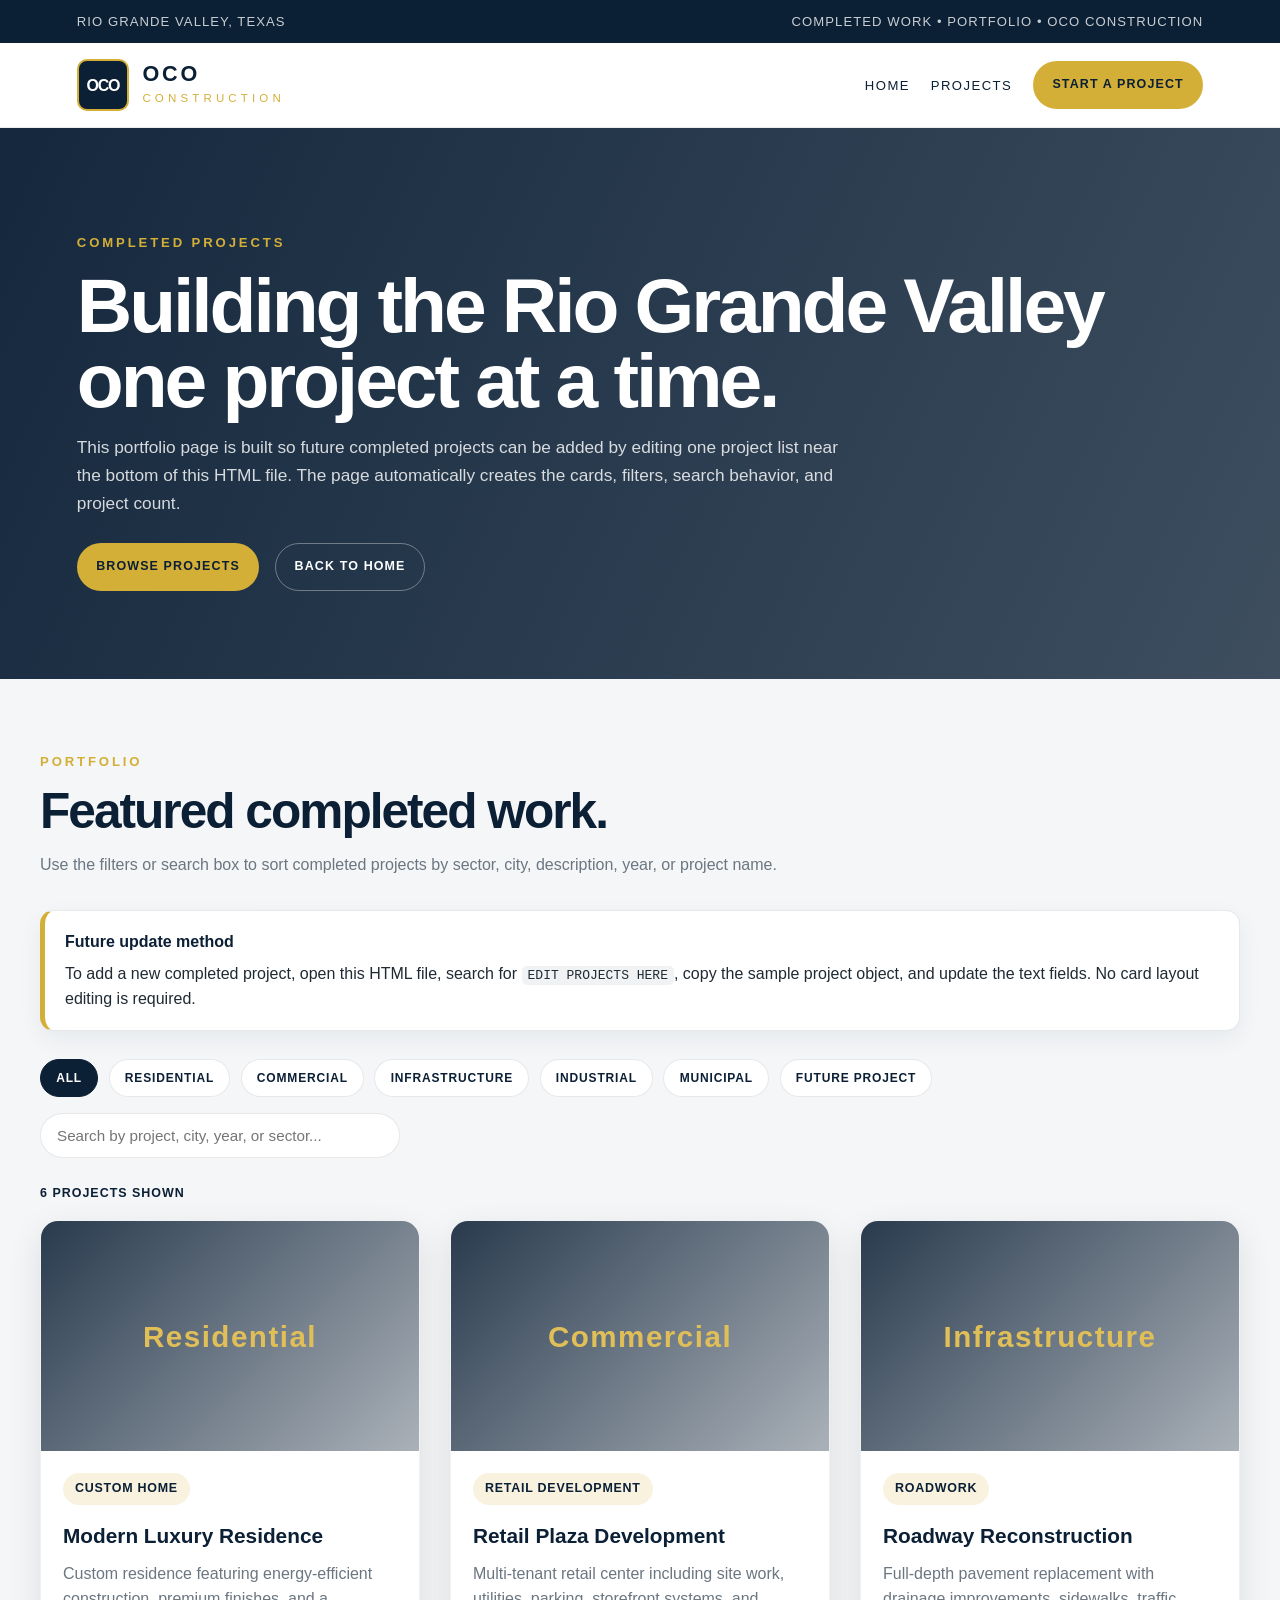
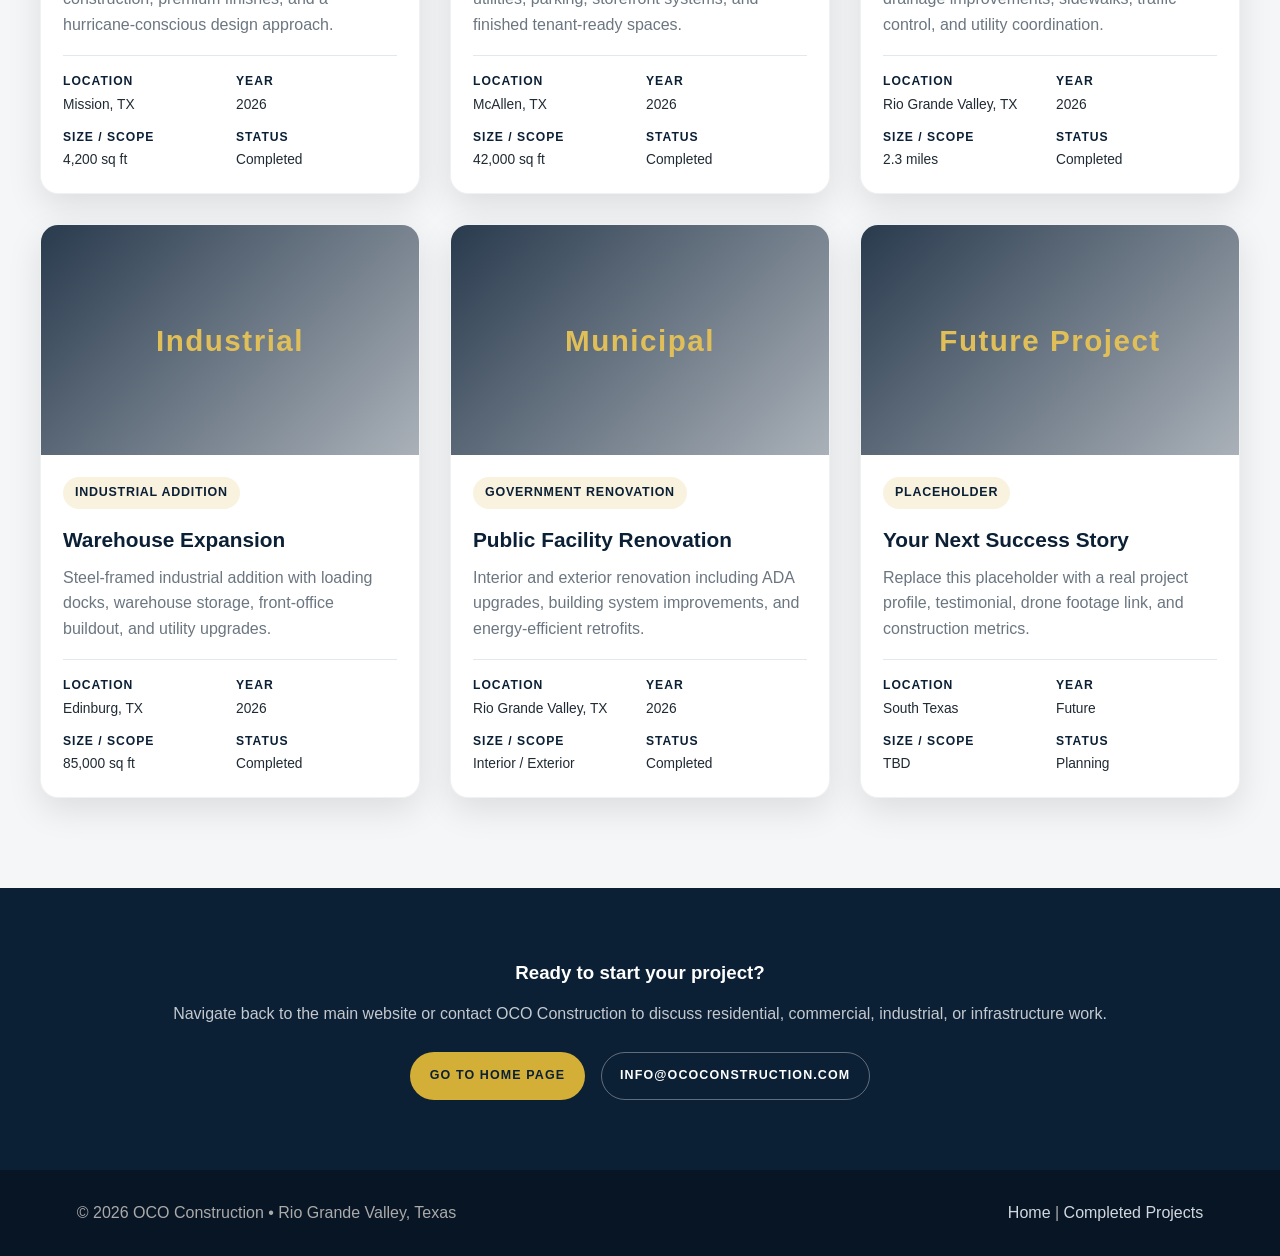
==== oco_completed_projects_updateable.html @ 06f226ad "Add files via upload" ====
<!DOCTYPE html>
<html lang="en">
<head>
<meta charset="UTF-8">
<meta name="viewport" content="width=device-width, initial-scale=1.0">
<title>OCO Construction | Completed Projects</title>
<style>
:root{
  --navy:#0b1f35;--navy-2:#122b47;--gold:#d4af37;--gold-2:#e1bf58;
  --light:#f4f6f8;--white:#ffffff;--text:#202a33;--muted:#6b7680;
  --line:rgba(11,31,53,.10);--shadow:0 12px 34px rgba(0,0,0,.10)
}
*{box-sizing:border-box;margin:0;padding:0}
html{scroll-behavior:smooth}
body{font-family:Arial,Helvetica,sans-serif;background:var(--light);color:var(--text);line-height:1.6}
a{text-decoration:none;color:inherit}
.topbar{background:var(--navy);color:rgba(255,255,255,.78);font-size:.82rem;letter-spacing:.08em;text-transform:uppercase;padding:.7rem 6vw;display:flex;justify-content:space-between;gap:1rem;flex-wrap:wrap}
header{position:sticky;top:0;z-index:20;background:rgba(255,255,255,.94);backdrop-filter:blur(10px);border-bottom:1px solid rgba(11,31,53,.08);padding:1rem 6vw;display:flex;justify-content:space-between;align-items:center}
.brand{display:flex;align-items:center;gap:.85rem}
.mark{width:52px;height:52px;border-radius:10px;display:grid;place-items:center;font-weight:900;letter-spacing:-.08em;background:var(--navy);color:#fff;border:2px solid var(--gold)}
.brand h1{font-size:1.35rem;letter-spacing:.13em;line-height:1;color:var(--navy)}
.brand span{display:block;font-size:.72rem;color:var(--gold);letter-spacing:.36em;margin-top:.25rem}
nav{display:flex;gap:1.3rem;align-items:center;flex-wrap:wrap;font-size:.82rem;text-transform:uppercase;letter-spacing:.11em;color:var(--navy)}
nav a:hover{color:var(--gold)}
.btn{display:inline-flex;align-items:center;justify-content:center;padding:.82rem 1.15rem;border-radius:999px;background:var(--gold);color:var(--navy);font-weight:800;text-transform:uppercase;letter-spacing:.09em;font-size:.78rem;border:1px solid transparent;cursor:pointer}
.btn.secondary{background:transparent;color:#fff;border-color:rgba(255,255,255,.35)}
.hero{background:linear-gradient(115deg, rgba(11,31,53,.96), rgba(11,31,53,.78)),url('https://images.unsplash.com/photo-1541976590-713941681591?auto=format&fit=crop&w=1800&q=80') center/cover;color:#fff;padding:6.5rem 6vw 5.5rem}
.hero h2{font-size:clamp(2.8rem,6vw,5rem);line-height:.98;letter-spacing:-.04em;margin-bottom:1rem}
.hero p{max-width:780px;color:rgba(255,255,255,.82);font-size:1.08rem;margin-bottom:1.6rem}
.hero-actions{display:flex;gap:1rem;flex-wrap:wrap}
.container{max-width:1240px;margin:auto;padding:4.5rem 20px 5rem}
.section-head{max-width:820px;margin-bottom:2rem}
.eyebrow{color:var(--gold);text-transform:uppercase;letter-spacing:.22em;font-weight:800;font-size:.82rem;margin-bottom:.9rem}
.section-head h3{font-size:clamp(2rem,4vw,3.1rem);line-height:1.04;letter-spacing:-.04em;color:var(--navy);margin-bottom:.9rem}
.section-head p{color:var(--muted)}
.editor-note{background:#fff;border:1px solid var(--line);border-left:5px solid var(--gold);border-radius:14px;padding:18px 20px;margin:0 0 28px;box-shadow:0 8px 24px rgba(11,31,53,.06)}
.editor-note strong{display:block;color:var(--navy);margin-bottom:6px}
.editor-note code{background:#f0f2f4;padding:2px 6px;border-radius:5px}
.toolbar{display:flex;justify-content:space-between;gap:1rem;align-items:center;margin-bottom:26px;flex-wrap:wrap}
.filters{display:flex;gap:.65rem;flex-wrap:wrap}
.filter-btn{border:1px solid var(--line);background:#fff;color:var(--navy);padding:.7rem .95rem;border-radius:999px;font-weight:800;text-transform:uppercase;letter-spacing:.07em;font-size:.75rem;cursor:pointer}
.filter-btn.active,.filter-btn:hover{background:var(--navy);color:#fff;border-color:var(--navy)}
.search{min-width:min(360px,100%);padding:.82rem 1rem;border-radius:999px;border:1px solid var(--line);font-size:.95rem;background:#fff}
.results-count{font-weight:800;color:var(--navy);margin-bottom:16px;text-transform:uppercase;letter-spacing:.08em;font-size:.78rem}
.grid{display:grid;grid-template-columns:repeat(auto-fit,minmax(320px,1fr));gap:30px}
.card{background:var(--white);border-radius:18px;overflow:hidden;box-shadow:var(--shadow);transition:.22s;border:1px solid rgba(11,31,53,.06)}
.card:hover{transform:translateY(-6px)}
.project-image{height:230px;display:flex;align-items:center;justify-content:center;color:#fff;position:relative;background-size:cover;background-position:center}
.project-image::before{content:"";position:absolute;inset:0;background:linear-gradient(135deg,rgba(11,31,53,.88),rgba(11,31,53,.35))}
.project-image span{position:relative;z-index:1;color:var(--gold-2);font-size:1.85rem;font-weight:900;letter-spacing:.05em;text-align:center;padding:0 18px}
.content{padding:22px}
.tag{display:inline-block;background:rgba(212,175,55,.16);color:var(--navy);padding:6px 12px;border-radius:30px;font-weight:700;font-size:.78rem;text-transform:uppercase;letter-spacing:.06em}
h4{margin:14px 0 8px;font-size:1.3rem;color:var(--navy)}
.content p{color:var(--muted)}
.meta{display:grid;grid-template-columns:repeat(2,1fr);gap:12px;margin-top:18px;border-top:1px solid #e2e8ee;padding-top:16px}
.meta div{font-size:.86rem}
.meta b{display:block;color:var(--navy);font-size:.76rem;text-transform:uppercase;letter-spacing:.08em;margin-bottom:2px}
.no-results{display:none;background:#fff;border:1px solid var(--line);border-radius:18px;padding:30px;color:var(--muted)}
.cta{background:var(--navy);color:#fff;text-align:center;padding:70px 20px;margin-top:10px}
.cta p{color:rgba(255,255,255,.76);margin:.8rem 0 1.6rem}
footer{background:#081524;color:#aaa;padding:30px 6vw;display:flex;justify-content:space-between;gap:1.5rem;flex-wrap:wrap}
footer a{color:#d2d8df}
@media(max-width:760px){
  header,.topbar,.hero{padding-left:4vw;padding-right:4vw}
  nav{display:none}
  .meta{grid-template-columns:1fr}
  .toolbar{display:block}
  .filters{margin-bottom:1rem}
}
</style>
</head>
<body>
  <div class="topbar"><div>Rio Grande Valley, Texas</div><div>Completed Work • Portfolio • OCO Construction</div></div>
  <header>
    <a class="brand" href="oco_home_updateable.html" aria-label="OCO Construction home">
      <div class="mark">OCO</div>
      <div><h1>OCO</h1><span>CONSTRUCTION</span></div>
    </a>
    <nav>
      <a href="oco_home_updateable.html">Home</a>
      <a href="#projects">Projects</a>
      <a href="#contact" class="btn">Start a Project</a>
    </nav>
  </header>

  <section class="hero">
    <div class="eyebrow">Completed Projects</div>
    <h2>Building the Rio Grande Valley one project at a time.</h2>
    <p>This portfolio page is built so future completed projects can be added by editing one project list near the bottom of this HTML file. The page automatically creates the cards, filters, search behavior, and project count.</p>
    <div class="hero-actions">
      <a class="btn" href="#projects">Browse Projects</a>
      <a class="btn secondary" href="oco_home_updateable.html">Back to Home</a>
    </div>
  </section>

  <main class="container" id="projects">
    <div class="section-head">
      <div class="eyebrow">Portfolio</div>
      <h3>Featured completed work.</h3>
      <p>Use the filters or search box to sort completed projects by sector, city, description, year, or project name.</p>
    </div>

    <div class="editor-note">
      <strong>Future update method</strong>
      To add a new completed project, open this HTML file, search for <code>EDIT PROJECTS HERE</code>, copy the sample project object, and update the text fields. No card layout editing is required.
    </div>

    <div class="toolbar">
      <div class="filters" id="filters"></div>
      <input class="search" id="searchInput" type="search" placeholder="Search by project, city, year, or sector..." aria-label="Search completed projects">
    </div>

    <div class="results-count" id="resultsCount"></div>
    <div class="grid" id="projectGrid"></div>
    <div class="no-results" id="noResults">No projects match the current filter or search term.</div>
  </main>

  <section class="cta" id="contact">
    <h3>Ready to start your project?</h3>
    <p>Navigate back to the main website or contact OCO Construction to discuss residential, commercial, industrial, or infrastructure work.</p>
    <div class="hero-actions" style="justify-content:center">
      <a class="btn" href="oco_home_updateable.html">Go to Home Page</a>
      <a class="btn secondary" href="mailto:info@ococonstruction.com">info@ococonstruction.com</a>
    </div>
  </section>

  <footer>
    <div>© 2026 OCO Construction • Rio Grande Valley, Texas</div>
    <div><a href="oco_home_updateable.html">Home</a> | <a href="oco_completed_projects_updateable.html">Completed Projects</a></div>
  </footer>

<script>
/* ==========================================================
   EDIT PROJECTS HERE

   To add a future completed project:
   1. Copy one full project block below.
   2. Paste it before the closing ];
   3. Change the title, category, location, year, size, description, etc.
   4. Optional: replace image with a real project photo URL.
   5. Save the file.

   Keep the comma after each project block except the last one.
   ========================================================== */

const completedProjects = [
  {
    title: "Modern Luxury Residence",
    category: "Residential",
    type: "Custom Home",
    location: "Mission, TX",
    year: "2026",
    size: "4,200 sq ft",
    status: "Completed",
    description: "Custom residence featuring energy-efficient construction, premium finishes, and a hurricane-conscious design approach.",
    image: "https://images.unsplash.com/photo-1600585154340-be6161a56a0c?auto=format&fit=crop&w=1200&q=80"
  },
  {
    title: "Retail Plaza Development",
    category: "Commercial",
    type: "Retail Development",
    location: "McAllen, TX",
    year: "2026",
    size: "42,000 sq ft",
    status: "Completed",
    description: "Multi-tenant retail center including site work, utilities, parking, storefront systems, and finished tenant-ready spaces.",
    image: "https://images.unsplash.com/photo-1486406146926-c627a92ad1ab?auto=format&fit=crop&w=1200&q=80"
  },
  {
    title: "Roadway Reconstruction",
    category: "Infrastructure",
    type: "Roadwork",
    location: "Rio Grande Valley, TX",
    year: "2026",
    size: "2.3 miles",
    status: "Completed",
    description: "Full-depth pavement replacement with drainage improvements, sidewalks, traffic control, and utility coordination.",
    image: "https://images.unsplash.com/photo-1500530855697-b586d89ba3ee?auto=format&fit=crop&w=1200&q=80"
  },
  {
    title: "Warehouse Expansion",
    category: "Industrial",
    type: "Industrial Addition",
    location: "Edinburg, TX",
    year: "2026",
    size: "85,000 sq ft",
    status: "Completed",
    description: "Steel-framed industrial addition with loading docks, warehouse storage, front-office buildout, and utility upgrades.",
    image: "https://images.unsplash.com/photo-1581093806997-124204d9fa9d?auto=format&fit=crop&w=1200&q=80"
  },
  {
    title: "Public Facility Renovation",
    category: "Municipal",
    type: "Government Renovation",
    location: "Rio Grande Valley, TX",
    year: "2026",
    size: "Interior / Exterior",
    status: "Completed",
    description: "Interior and exterior renovation including ADA upgrades, building system improvements, and energy-efficient retrofits.",
    image: "https://images.unsplash.com/photo-1518005020951-eccb494ad742?auto=format&fit=crop&w=1200&q=80"
  },
  {
    title: "Your Next Success Story",
    category: "Future Project",
    type: "Placeholder",
    location: "South Texas",
    year: "Future",
    size: "TBD",
    status: "Planning",
    description: "Replace this placeholder with a real project profile, testimonial, drone footage link, and construction metrics.",
    image: ""
  }

  /* COPY THIS TEMPLATE FOR A NEW PROJECT:

  ,
  {
    title: "Project Name Here",
    category: "Commercial",
    type: "Retail / Office / Warehouse / Roadwork / Custom Home",
    location: "City, TX",
    year: "2027",
    size: "00,000 sq ft",
    status: "Completed",
    description: "Short 1–2 sentence project description.",
    image: "https://your-photo-link-here.com/project-photo.jpg"
  }

  */
];

/* Do not edit below this line unless changing the page design or behavior. */

const grid = document.getElementById("projectGrid");
const filters = document.getElementById("filters");
const searchInput = document.getElementById("searchInput");
const resultsCount = document.getElementById("resultsCount");
const noResults = document.getElementById("noResults");

let activeCategory = "All";

function escapeHTML(value) {
  return String(value || "").replace(/[&<>"']/g, function(char) {
    return ({
      "&": "&amp;",
      "<": "&lt;",
      ">": "&gt;",
      '"': "&quot;",
      "'": "&#039;"
    })[char];
  });
}

function buildFilters() {
  const categories = ["All", ...new Set(completedProjects.map(project => project.category))];

  filters.innerHTML = categories.map(category => `
    <button class="filter-btn ${category === activeCategory ? "active" : ""}" data-category="${escapeHTML(category)}">
      ${escapeHTML(category)}
    </button>
  `).join("");

  document.querySelectorAll(".filter-btn").forEach(button => {
    button.addEventListener("click", () => {
      activeCategory = button.dataset.category;
      buildFilters();
      renderProjects();
    });
  });
}

function projectMatchesSearch(project, searchTerm) {
  if (!searchTerm) return true;
  const searchableText = [
    project.title,
    project.category,
    project.type,
    project.location,
    project.year,
    project.size,
    project.status,
    project.description
  ].join(" ").toLowerCase();

  return searchableText.includes(searchTerm.toLowerCase());
}

function renderProjects() {
  const searchTerm = searchInput.value.trim();
  const visibleProjects = completedProjects.filter(project => {
    const categoryMatch = activeCategory === "All" || project.category === activeCategory;
    return categoryMatch && projectMatchesSearch(project, searchTerm);
  });

  resultsCount.textContent = `${visibleProjects.length} project${visibleProjects.length === 1 ? "" : "s"} shown`;

  grid.innerHTML = visibleProjects.map(project => {
    const imageStyle = project.image
      ? `background-image:url('${escapeHTML(project.image)}')`
      : "";

    return `
      <article class="card">
        <div class="project-image" style="${imageStyle}">
          <span>${escapeHTML(project.category)}</span>
        </div>
        <div class="content">
          <span class="tag">${escapeHTML(project.type)}</span>
          <h4>${escapeHTML(project.title)}</h4>
          <p>${escapeHTML(project.description)}</p>
          <div class="meta">
            <div><b>Location</b>${escapeHTML(project.location)}</div>
            <div><b>Year</b>${escapeHTML(project.year)}</div>
            <div><b>Size / Scope</b>${escapeHTML(project.size)}</div>
            <div><b>Status</b>${escapeHTML(project.status)}</div>
          </div>
        </div>
      </article>
    `;
  }).join("");

  noResults.style.display = visibleProjects.length ? "none" : "block";
}

searchInput.addEventListener("input", renderProjects);

buildFilters();
renderProjects();
</script>
</body>
</html>
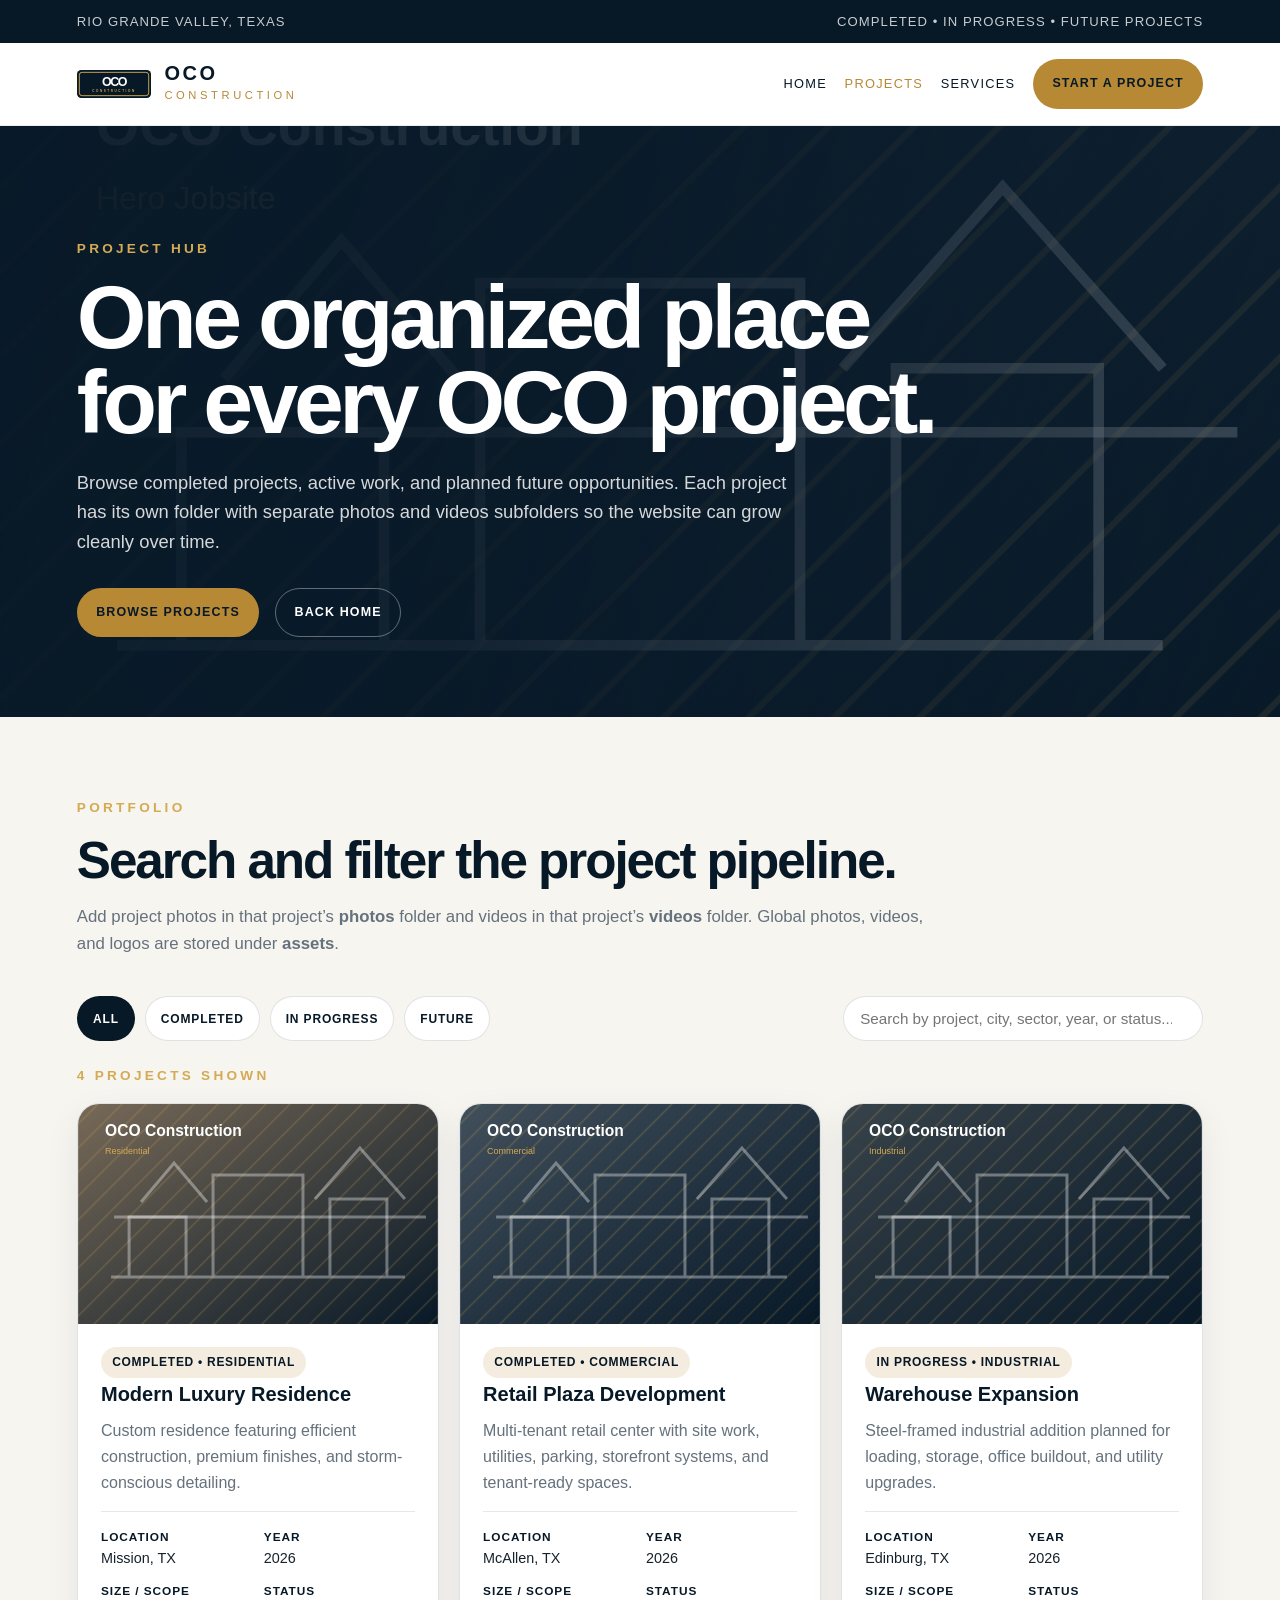
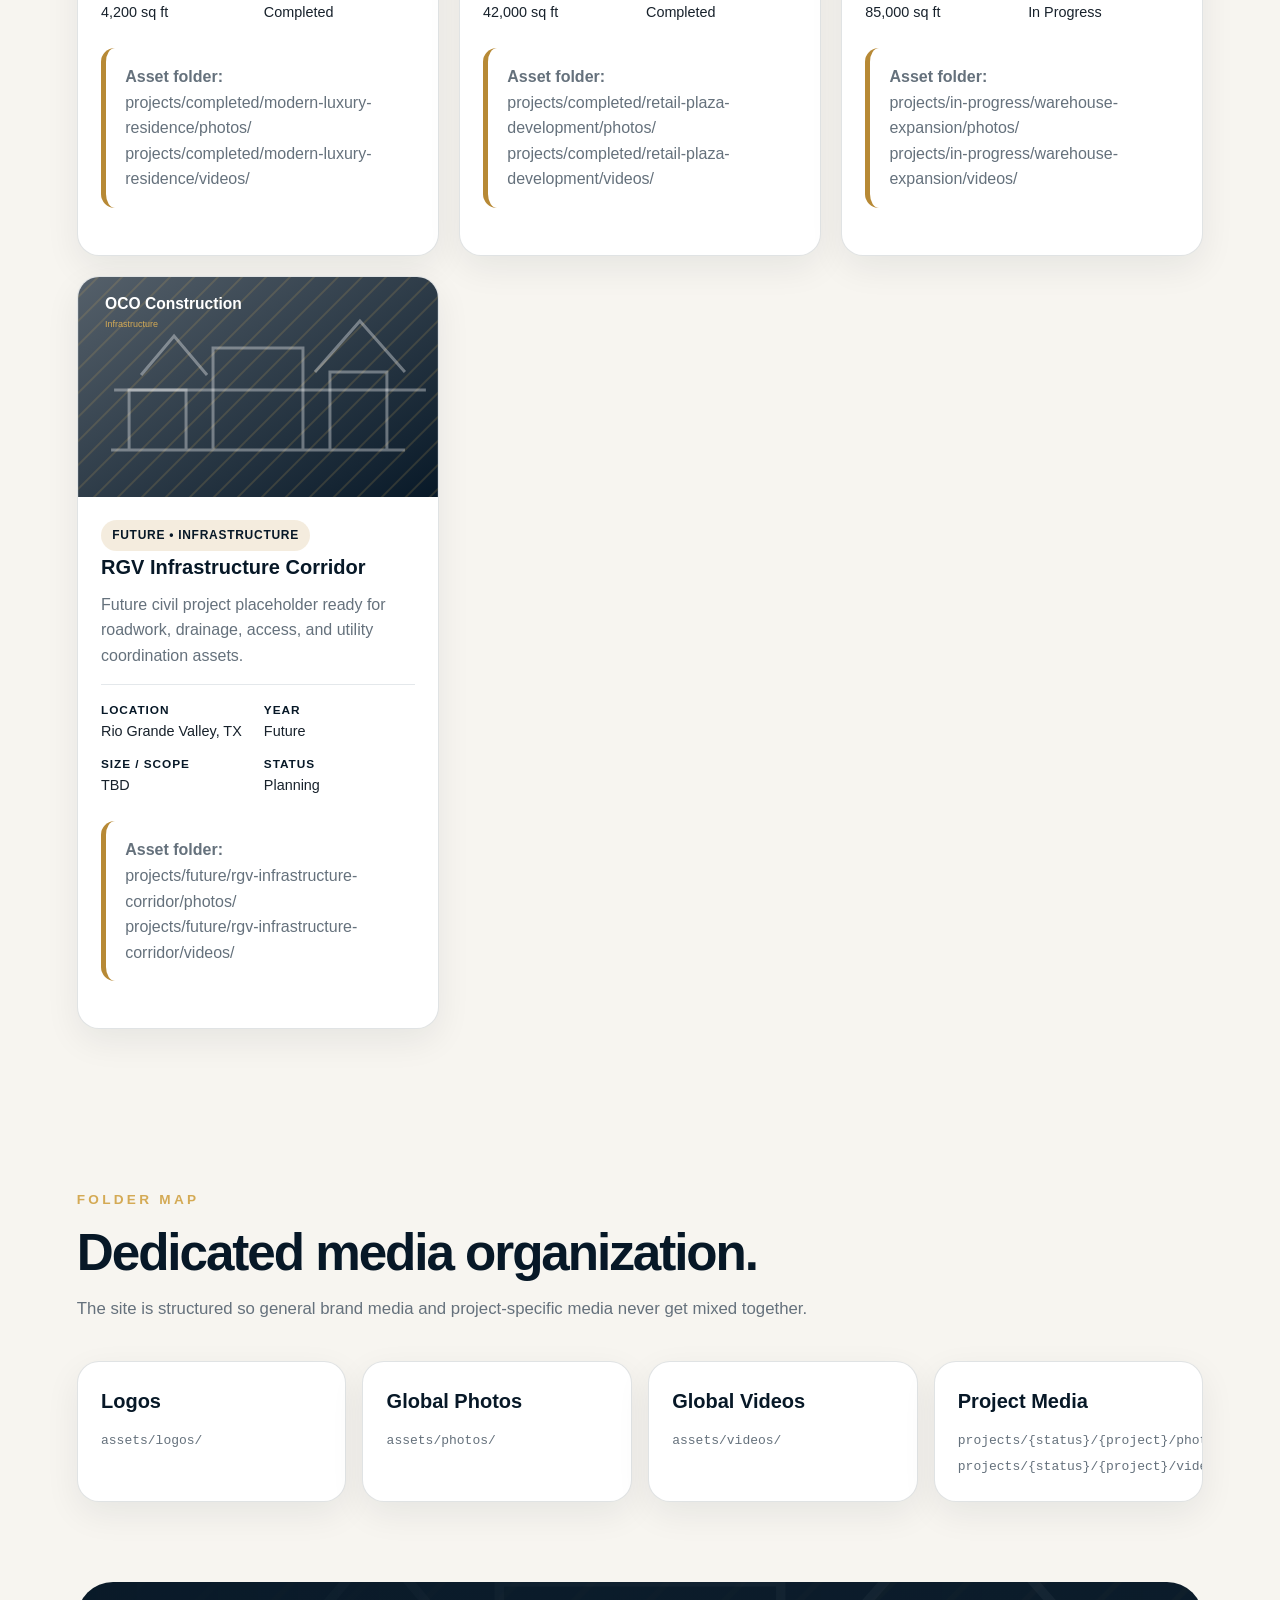
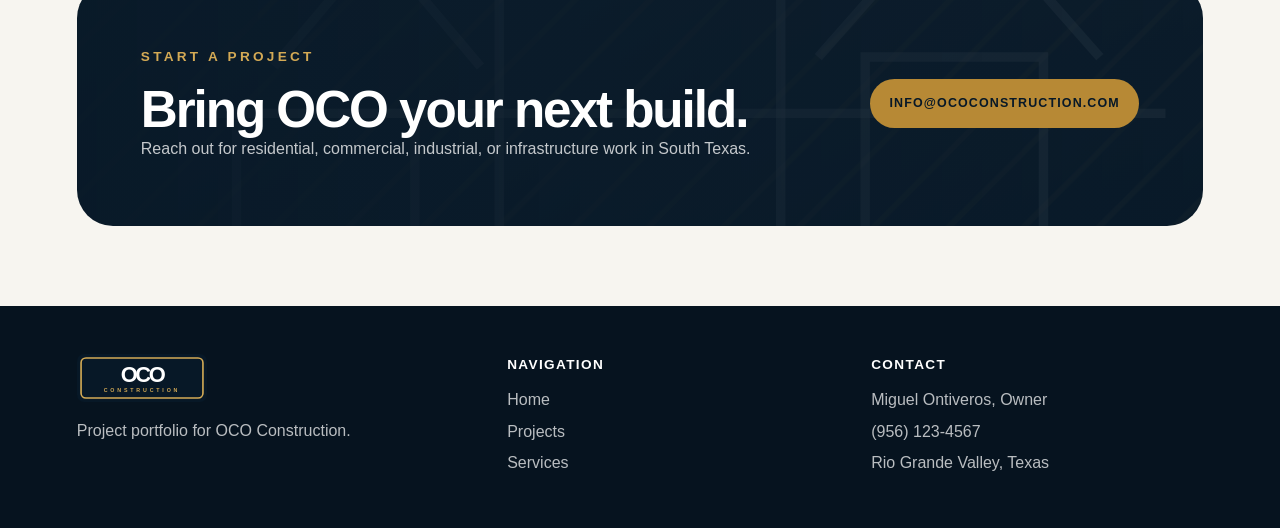
==== commit 4f0fddb8: "Build linked OCO construction website" ====
--- a/oco_completed_projects_updateable.html
+++ b/oco_completed_projects_updateable.html
@@ -1,332 +1 @@
-
-<!DOCTYPE html>
-<html lang="en">
-<head>
-<meta charset="UTF-8">
-<meta name="viewport" content="width=device-width, initial-scale=1.0">
-<title>OCO Construction | Completed Projects</title>
-<style>
-:root{
-  --navy:#0b1f35;--navy-2:#122b47;--gold:#d4af37;--gold-2:#e1bf58;
-  --light:#f4f6f8;--white:#ffffff;--text:#202a33;--muted:#6b7680;
-  --line:rgba(11,31,53,.10);--shadow:0 12px 34px rgba(0,0,0,.10)
-}
-*{box-sizing:border-box;margin:0;padding:0}
-html{scroll-behavior:smooth}
-body{font-family:Arial,Helvetica,sans-serif;background:var(--light);color:var(--text);line-height:1.6}
-a{text-decoration:none;color:inherit}
-.topbar{background:var(--navy);color:rgba(255,255,255,.78);font-size:.82rem;letter-spacing:.08em;text-transform:uppercase;padding:.7rem 6vw;display:flex;justify-content:space-between;gap:1rem;flex-wrap:wrap}
-header{position:sticky;top:0;z-index:20;background:rgba(255,255,255,.94);backdrop-filter:blur(10px);border-bottom:1px solid rgba(11,31,53,.08);padding:1rem 6vw;display:flex;justify-content:space-between;align-items:center}
-.brand{display:flex;align-items:center;gap:.85rem}
-.mark{width:52px;height:52px;border-radius:10px;display:grid;place-items:center;font-weight:900;letter-spacing:-.08em;background:var(--navy);color:#fff;border:2px solid var(--gold)}
-.brand h1{font-size:1.35rem;letter-spacing:.13em;line-height:1;color:var(--navy)}
-.brand span{display:block;font-size:.72rem;color:var(--gold);letter-spacing:.36em;margin-top:.25rem}
-nav{display:flex;gap:1.3rem;align-items:center;flex-wrap:wrap;font-size:.82rem;text-transform:uppercase;letter-spacing:.11em;color:var(--navy)}
-nav a:hover{color:var(--gold)}
-.btn{display:inline-flex;align-items:center;justify-content:center;padding:.82rem 1.15rem;border-radius:999px;background:var(--gold);color:var(--navy);font-weight:800;text-transform:uppercase;letter-spacing:.09em;font-size:.78rem;border:1px solid transparent;cursor:pointer}
-.btn.secondary{background:transparent;color:#fff;border-color:rgba(255,255,255,.35)}
-.hero{background:linear-gradient(115deg, rgba(11,31,53,.96), rgba(11,31,53,.78)),url('https://images.unsplash.com/photo-1541976590-713941681591?auto=format&fit=crop&w=1800&q=80') center/cover;color:#fff;padding:6.5rem 6vw 5.5rem}
-.hero h2{font-size:clamp(2.8rem,6vw,5rem);line-height:.98;letter-spacing:-.04em;margin-bottom:1rem}
-.hero p{max-width:780px;color:rgba(255,255,255,.82);font-size:1.08rem;margin-bottom:1.6rem}
-.hero-actions{display:flex;gap:1rem;flex-wrap:wrap}
-.container{max-width:1240px;margin:auto;padding:4.5rem 20px 5rem}
-.section-head{max-width:820px;margin-bottom:2rem}
-.eyebrow{color:var(--gold);text-transform:uppercase;letter-spacing:.22em;font-weight:800;font-size:.82rem;margin-bottom:.9rem}
-.section-head h3{font-size:clamp(2rem,4vw,3.1rem);line-height:1.04;letter-spacing:-.04em;color:var(--navy);margin-bottom:.9rem}
-.section-head p{color:var(--muted)}
-.editor-note{background:#fff;border:1px solid var(--line);border-left:5px solid var(--gold);border-radius:14px;padding:18px 20px;margin:0 0 28px;box-shadow:0 8px 24px rgba(11,31,53,.06)}
-.editor-note strong{display:block;color:var(--navy);margin-bottom:6px}
-.editor-note code{background:#f0f2f4;padding:2px 6px;border-radius:5px}
-.toolbar{display:flex;justify-content:space-between;gap:1rem;align-items:center;margin-bottom:26px;flex-wrap:wrap}
-.filters{display:flex;gap:.65rem;flex-wrap:wrap}
-.filter-btn{border:1px solid var(--line);background:#fff;color:var(--navy);padding:.7rem .95rem;border-radius:999px;font-weight:800;text-transform:uppercase;letter-spacing:.07em;font-size:.75rem;cursor:pointer}
-.filter-btn.active,.filter-btn:hover{background:var(--navy);color:#fff;border-color:var(--navy)}
-.search{min-width:min(360px,100%);padding:.82rem 1rem;border-radius:999px;border:1px solid var(--line);font-size:.95rem;background:#fff}
-.results-count{font-weight:800;color:var(--navy);margin-bottom:16px;text-transform:uppercase;letter-spacing:.08em;font-size:.78rem}
-.grid{display:grid;grid-template-columns:repeat(auto-fit,minmax(320px,1fr));gap:30px}
-.card{background:var(--white);border-radius:18px;overflow:hidden;box-shadow:var(--shadow);transition:.22s;border:1px solid rgba(11,31,53,.06)}
-.card:hover{transform:translateY(-6px)}
-.project-image{height:230px;display:flex;align-items:center;justify-content:center;color:#fff;position:relative;background-size:cover;background-position:center}
-.project-image::before{content:"";position:absolute;inset:0;background:linear-gradient(135deg,rgba(11,31,53,.88),rgba(11,31,53,.35))}
-.project-image span{position:relative;z-index:1;color:var(--gold-2);font-size:1.85rem;font-weight:900;letter-spacing:.05em;text-align:center;padding:0 18px}
-.content{padding:22px}
-.tag{display:inline-block;background:rgba(212,175,55,.16);color:var(--navy);padding:6px 12px;border-radius:30px;font-weight:700;font-size:.78rem;text-transform:uppercase;letter-spacing:.06em}
-h4{margin:14px 0 8px;font-size:1.3rem;color:var(--navy)}
-.content p{color:var(--muted)}
-.meta{display:grid;grid-template-columns:repeat(2,1fr);gap:12px;margin-top:18px;border-top:1px solid #e2e8ee;padding-top:16px}
-.meta div{font-size:.86rem}
-.meta b{display:block;color:var(--navy);font-size:.76rem;text-transform:uppercase;letter-spacing:.08em;margin-bottom:2px}
-.no-results{display:none;background:#fff;border:1px solid var(--line);border-radius:18px;padding:30px;color:var(--muted)}
-.cta{background:var(--navy);color:#fff;text-align:center;padding:70px 20px;margin-top:10px}
-.cta p{color:rgba(255,255,255,.76);margin:.8rem 0 1.6rem}
-footer{background:#081524;color:#aaa;padding:30px 6vw;display:flex;justify-content:space-between;gap:1.5rem;flex-wrap:wrap}
-footer a{color:#d2d8df}
-@media(max-width:760px){
-  header,.topbar,.hero{padding-left:4vw;padding-right:4vw}
-  nav{display:none}
-  .meta{grid-template-columns:1fr}
-  .toolbar{display:block}
-  .filters{margin-bottom:1rem}
-}
-</style>
-</head>
-<body>
-  <div class="topbar"><div>Rio Grande Valley, Texas</div><div>Completed Work • Portfolio • OCO Construction</div></div>
-  <header>
-    <a class="brand" href="oco_home_updateable.html" aria-label="OCO Construction home">
-      <div class="mark">OCO</div>
-      <div><h1>OCO</h1><span>CONSTRUCTION</span></div>
-    </a>
-    <nav>
-      <a href="oco_home_updateable.html">Home</a>
-      <a href="#projects">Projects</a>
-      <a href="#contact" class="btn">Start a Project</a>
-    </nav>
-  </header>
-
-  <section class="hero">
-    <div class="eyebrow">Completed Projects</div>
-    <h2>Building the Rio Grande Valley one project at a time.</h2>
-    <p>This portfolio page is built so future completed projects can be added by editing one project list near the bottom of this HTML file. The page automatically creates the cards, filters, search behavior, and project count.</p>
-    <div class="hero-actions">
-      <a class="btn" href="#projects">Browse Projects</a>
-      <a class="btn secondary" href="oco_home_updateable.html">Back to Home</a>
-    </div>
-  </section>
-
-  <main class="container" id="projects">
-    <div class="section-head">
-      <div class="eyebrow">Portfolio</div>
-      <h3>Featured completed work.</h3>
-      <p>Use the filters or search box to sort completed projects by sector, city, description, year, or project name.</p>
-    </div>
-
-    <div class="editor-note">
-      <strong>Future update method</strong>
-      To add a new completed project, open this HTML file, search for <code>EDIT PROJECTS HERE</code>, copy the sample project object, and update the text fields. No card layout editing is required.
-    </div>
-
-    <div class="toolbar">
-      <div class="filters" id="filters"></div>
-      <input class="search" id="searchInput" type="search" placeholder="Search by project, city, year, or sector..." aria-label="Search completed projects">
-    </div>
-
-    <div class="results-count" id="resultsCount"></div>
-    <div class="grid" id="projectGrid"></div>
-    <div class="no-results" id="noResults">No projects match the current filter or search term.</div>
-  </main>
-
-  <section class="cta" id="contact">
-    <h3>Ready to start your project?</h3>
-    <p>Navigate back to the main website or contact OCO Construction to discuss residential, commercial, industrial, or infrastructure work.</p>
-    <div class="hero-actions" style="justify-content:center">
-      <a class="btn" href="oco_home_updateable.html">Go to Home Page</a>
-      <a class="btn secondary" href="mailto:info@ococonstruction.com">info@ococonstruction.com</a>
-    </div>
-  </section>
-
-  <footer>
-    <div>© 2026 OCO Construction • Rio Grande Valley, Texas</div>
-    <div><a href="oco_home_updateable.html">Home</a> | <a href="oco_completed_projects_updateable.html">Completed Projects</a></div>
-  </footer>
-
-<script>
-/* ==========================================================
-   EDIT PROJECTS HERE
-
-   To add a future completed project:
-   1. Copy one full project block below.
-   2. Paste it before the closing ];
-   3. Change the title, category, location, year, size, description, etc.
-   4. Optional: replace image with a real project photo URL.
-   5. Save the file.
-
-   Keep the comma after each project block except the last one.
-   ========================================================== */
-
-const completedProjects = [
-  {
-    title: "Modern Luxury Residence",
-    category: "Residential",
-    type: "Custom Home",
-    location: "Mission, TX",
-    year: "2026",
-    size: "4,200 sq ft",
-    status: "Completed",
-    description: "Custom residence featuring energy-efficient construction, premium finishes, and a hurricane-conscious design approach.",
-    image: "https://images.unsplash.com/photo-1600585154340-be6161a56a0c?auto=format&fit=crop&w=1200&q=80"
-  },
-  {
-    title: "Retail Plaza Development",
-    category: "Commercial",
-    type: "Retail Development",
-    location: "McAllen, TX",
-    year: "2026",
-    size: "42,000 sq ft",
-    status: "Completed",
-    description: "Multi-tenant retail center including site work, utilities, parking, storefront systems, and finished tenant-ready spaces.",
-    image: "https://images.unsplash.com/photo-1486406146926-c627a92ad1ab?auto=format&fit=crop&w=1200&q=80"
-  },
-  {
-    title: "Roadway Reconstruction",
-    category: "Infrastructure",
-    type: "Roadwork",
-    location: "Rio Grande Valley, TX",
-    year: "2026",
-    size: "2.3 miles",
-    status: "Completed",
-    description: "Full-depth pavement replacement with drainage improvements, sidewalks, traffic control, and utility coordination.",
-    image: "https://images.unsplash.com/photo-1500530855697-b586d89ba3ee?auto=format&fit=crop&w=1200&q=80"
-  },
-  {
-    title: "Warehouse Expansion",
-    category: "Industrial",
-    type: "Industrial Addition",
-    location: "Edinburg, TX",
-    year: "2026",
-    size: "85,000 sq ft",
-    status: "Completed",
-    description: "Steel-framed industrial addition with loading docks, warehouse storage, front-office buildout, and utility upgrades.",
-    image: "https://images.unsplash.com/photo-1581093806997-124204d9fa9d?auto=format&fit=crop&w=1200&q=80"
-  },
-  {
-    title: "Public Facility Renovation",
-    category: "Municipal",
-    type: "Government Renovation",
-    location: "Rio Grande Valley, TX",
-    year: "2026",
-    size: "Interior / Exterior",
-    status: "Completed",
-    description: "Interior and exterior renovation including ADA upgrades, building system improvements, and energy-efficient retrofits.",
-    image: "https://images.unsplash.com/photo-1518005020951-eccb494ad742?auto=format&fit=crop&w=1200&q=80"
-  },
-  {
-    title: "Your Next Success Story",
-    category: "Future Project",
-    type: "Placeholder",
-    location: "South Texas",
-    year: "Future",
-    size: "TBD",
-    status: "Planning",
-    description: "Replace this placeholder with a real project profile, testimonial, drone footage link, and construction metrics.",
-    image: ""
-  }
-
-  /* COPY THIS TEMPLATE FOR A NEW PROJECT:
-
-  ,
-  {
-    title: "Project Name Here",
-    category: "Commercial",
-    type: "Retail / Office / Warehouse / Roadwork / Custom Home",
-    location: "City, TX",
-    year: "2027",
-    size: "00,000 sq ft",
-    status: "Completed",
-    description: "Short 1–2 sentence project description.",
-    image: "https://your-photo-link-here.com/project-photo.jpg"
-  }
-
-  */
-];
-
-/* Do not edit below this line unless changing the page design or behavior. */
-
-const grid = document.getElementById("projectGrid");
-const filters = document.getElementById("filters");
-const searchInput = document.getElementById("searchInput");
-const resultsCount = document.getElementById("resultsCount");
-const noResults = document.getElementById("noResults");
-
-let activeCategory = "All";
-
-function escapeHTML(value) {
-  return String(value || "").replace(/[&<>"']/g, function(char) {
-    return ({
-      "&": "&amp;",
-      "<": "&lt;",
-      ">": "&gt;",
-      '"': "&quot;",
-      "'": "&#039;"
-    })[char];
-  });
-}
-
-function buildFilters() {
-  const categories = ["All", ...new Set(completedProjects.map(project => project.category))];
-
-  filters.innerHTML = categories.map(category => `
-    <button class="filter-btn ${category === activeCategory ? "active" : ""}" data-category="${escapeHTML(category)}">
-      ${escapeHTML(category)}
-    </button>
-  `).join("");
-
-  document.querySelectorAll(".filter-btn").forEach(button => {
-    button.addEventListener("click", () => {
-      activeCategory = button.dataset.category;
-      buildFilters();
-      renderProjects();
-    });
-  });
-}
-
-function projectMatchesSearch(project, searchTerm) {
-  if (!searchTerm) return true;
-  const searchableText = [
-    project.title,
-    project.category,
-    project.type,
-    project.location,
-    project.year,
-    project.size,
-    project.status,
-    project.description
-  ].join(" ").toLowerCase();
-
-  return searchableText.includes(searchTerm.toLowerCase());
-}
-
-function renderProjects() {
-  const searchTerm = searchInput.value.trim();
-  const visibleProjects = completedProjects.filter(project => {
-    const categoryMatch = activeCategory === "All" || project.category === activeCategory;
-    return categoryMatch && projectMatchesSearch(project, searchTerm);
-  });
-
-  resultsCount.textContent = `${visibleProjects.length} project${visibleProjects.length === 1 ? "" : "s"} shown`;
-
-  grid.innerHTML = visibleProjects.map(project => {
-    const imageStyle = project.image
-      ? `background-image:url('${escapeHTML(project.image)}')`
-      : "";
-
-    return `
-      <article class="card">
-        <div class="project-image" style="${imageStyle}">
-          <span>${escapeHTML(project.category)}</span>
-        </div>
-        <div class="content">
-          <span class="tag">${escapeHTML(project.type)}</span>
-          <h4>${escapeHTML(project.title)}</h4>
-          <p>${escapeHTML(project.description)}</p>
-          <div class="meta">
-            <div><b>Location</b>${escapeHTML(project.location)}</div>
-            <div><b>Year</b>${escapeHTML(project.year)}</div>
-            <div><b>Size / Scope</b>${escapeHTML(project.size)}</div>
-            <div><b>Status</b>${escapeHTML(project.status)}</div>
-          </div>
-        </div>
-      </article>
-    `;
-  }).join("");
-
-  noResults.style.display = visibleProjects.length ? "none" : "block";
-}
-
-searchInput.addEventListener("input", renderProjects);
-
-buildFilters();
-renderProjects();
-</script>
-</body>
-</html>
+<!DOCTYPE html><html lang="en"><head><meta charset="UTF-8"><meta http-equiv="refresh" content="0; url=projects.html"><title>OCO Construction Projects</title><link rel="canonical" href="projects.html"></head><body><p><a href="projects.html">Continue to the OCO Construction project hub</a>.</p></body></html>
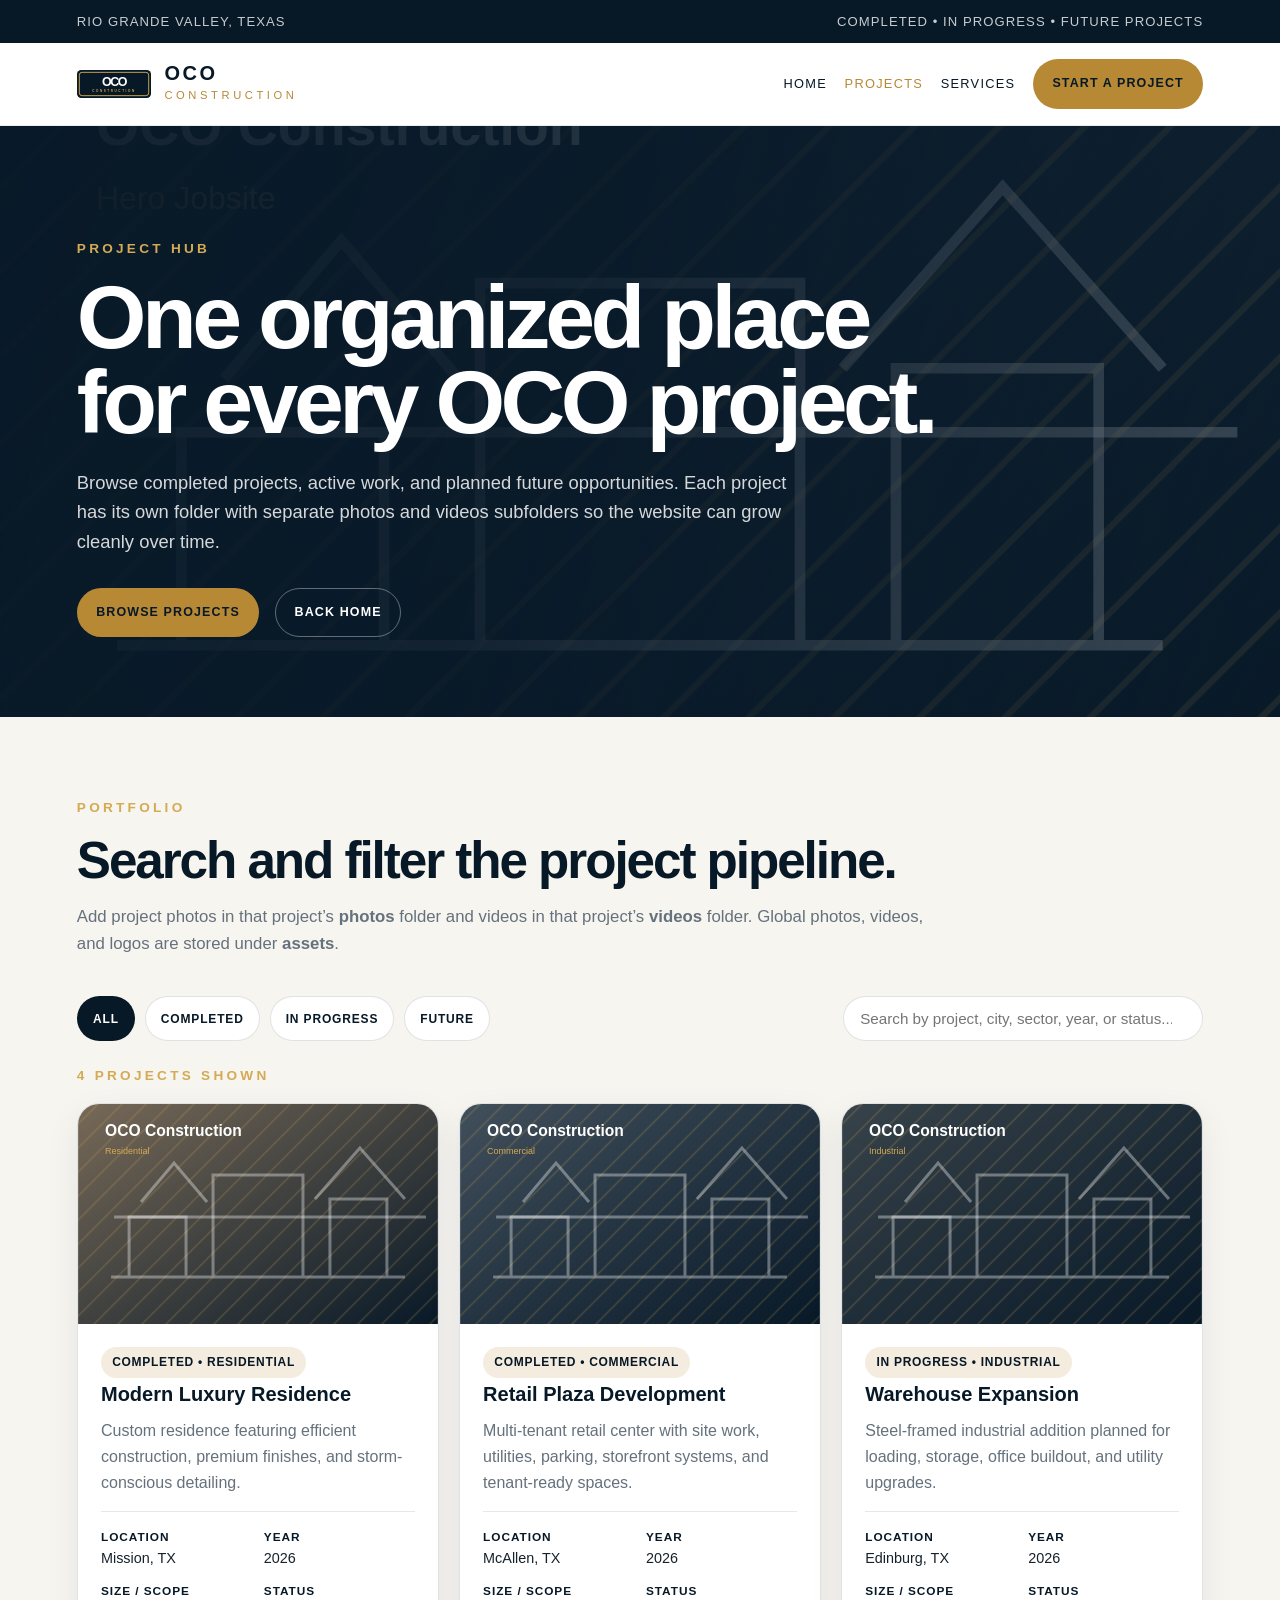
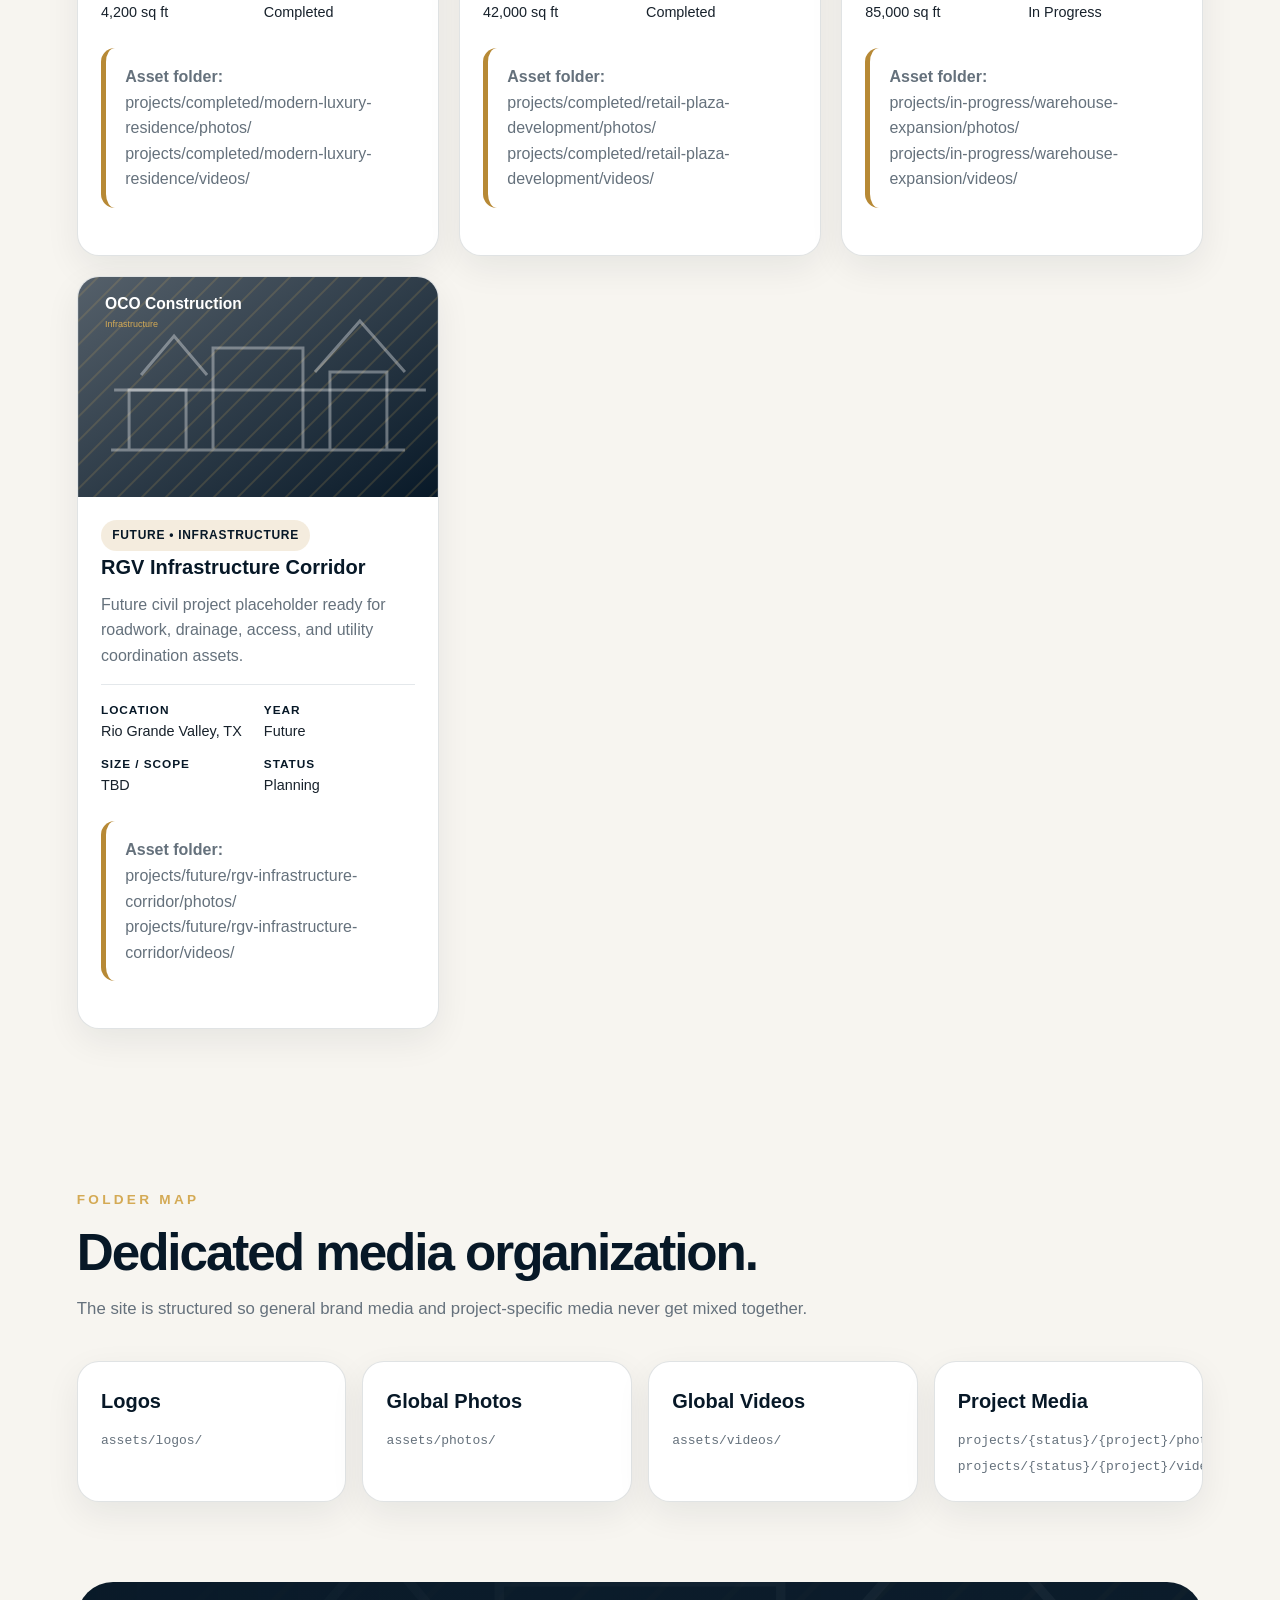
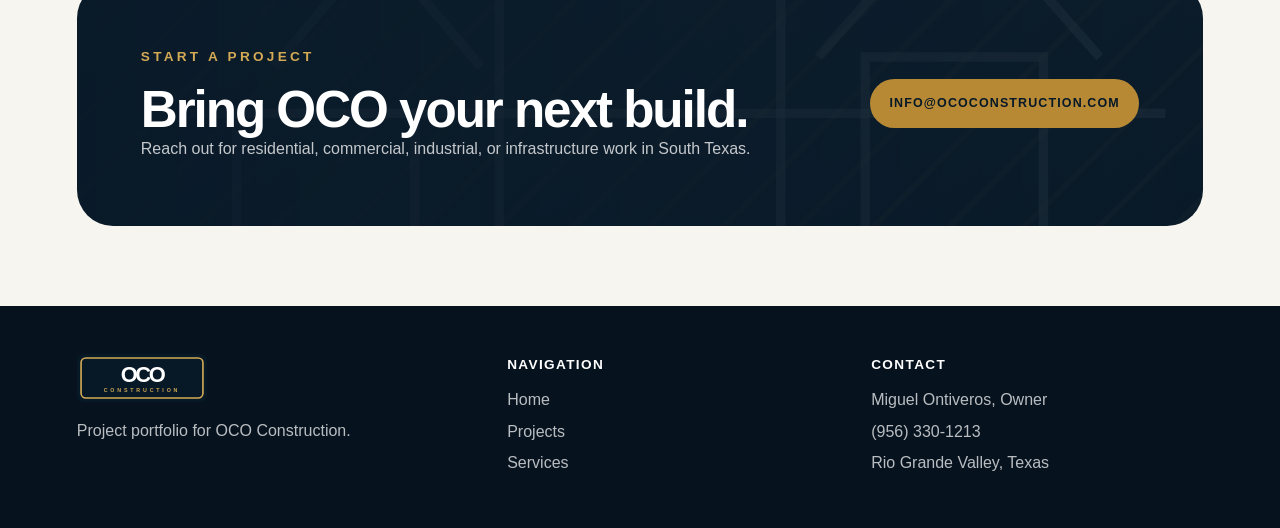
==== commit d6a5e815: "Format code for readability" ====
--- a/oco_completed_projects_updateable.html
+++ b/oco_completed_projects_updateable.html
@@ -1 +1,14 @@
-<!DOCTYPE html><html lang="en"><head><meta charset="UTF-8"><meta http-equiv="refresh" content="0; url=projects.html"><title>OCO Construction Projects</title><link rel="canonical" href="projects.html"></head><body><p><a href="projects.html">Continue to the OCO Construction project hub</a>.</p></body></html>
+<!doctype html>
+<html lang="en">
+  <head>
+    <meta charset="UTF-8" />
+    <meta http-equiv="refresh" content="0; url=projects.html" />
+    <title>OCO Construction Projects</title>
+    <link rel="canonical" href="projects.html" />
+  </head>
+  <body>
+    <p>
+      <a href="projects.html">Continue to the OCO Construction project hub</a>.
+    </p>
+  </body>
+</html>
